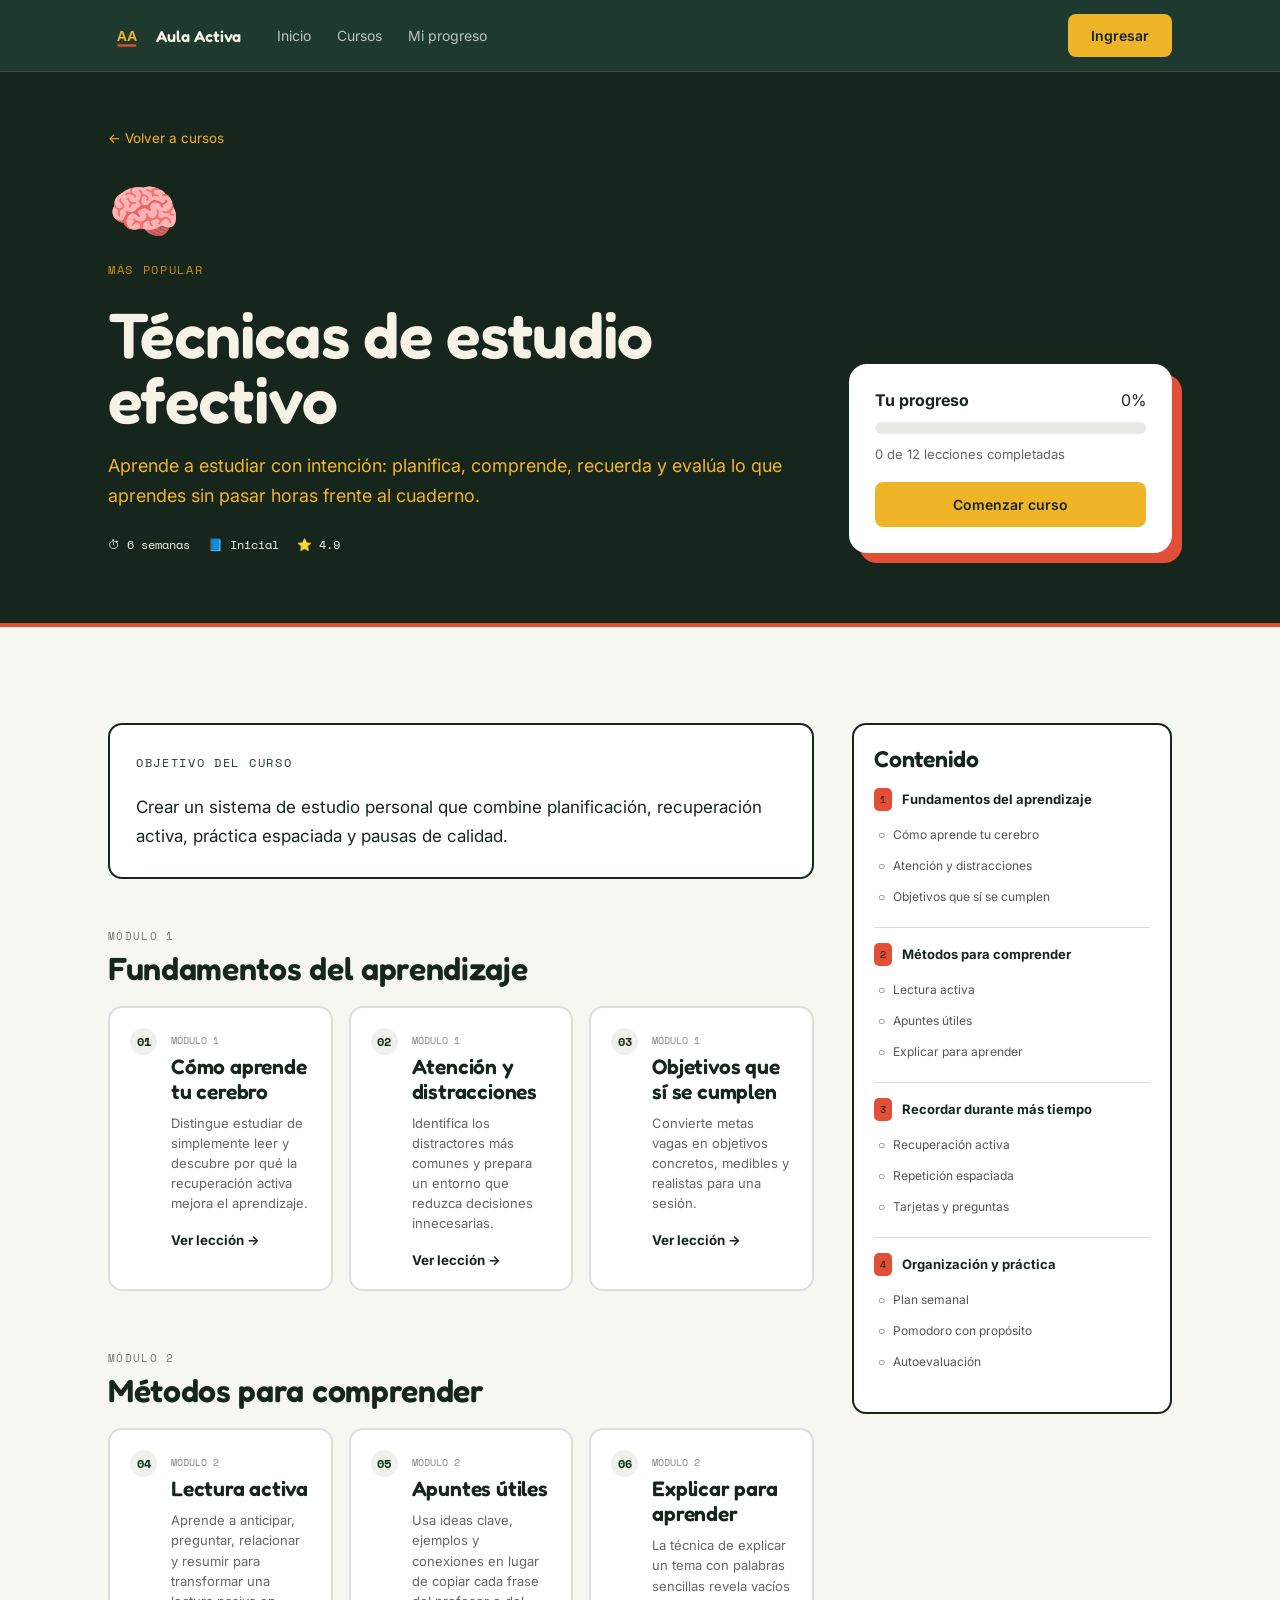
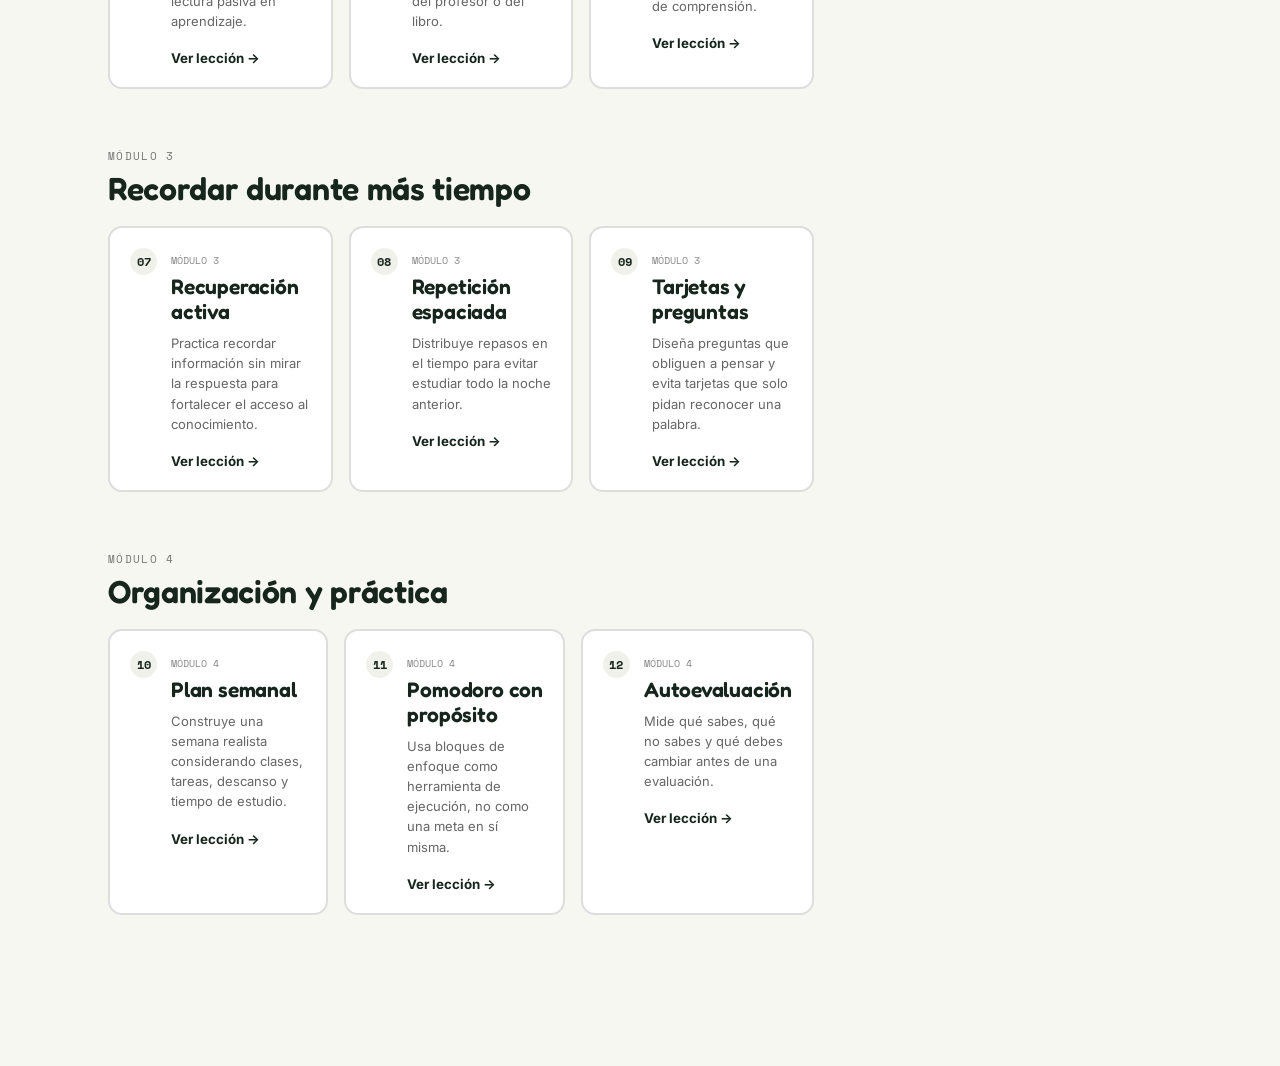
==== curso.html @ 6232cff6 "REWORKVSDFASD" ====
<!DOCTYPE html>
<html lang="es">
<head>
<meta charset="UTF-8">
<meta name="viewport" content="width=device-width, initial-scale=1.0">
<title>Curso — Aula Activa</title>
<link rel="stylesheet" href="css/styles.css">
<link rel="stylesheet" href="css/courses.css">
<link rel="preconnect" href="https://fonts.googleapis.com">
<link rel="preconnect" href="https://fonts.gstatic.com" crossorigin>
<link href="https://fonts.googleapis.com/css2?family=Fredoka:wght@500;600;700&family=Inter:wght@400;500;600;700&family=Space+Mono:wght@400;700&display=swap" rel="stylesheet">
</head>
<body class="course-page">
<header class="navbar">
  <div class="container nav-inner">
    <a href="index.html" class="brand-link"><img src="assets/logo.svg" alt="Aula Activa" class="nav-logo"><span>Aula Activa</span></a>
    <nav class="nav-links">
      <a href="index.html">Inicio</a><a href="index.html#cursos">Cursos</a><a href="login.html">Mi progreso</a>
    </nav>
    <a href="login.html" class="btn-nav">Ingresar</a>
  </div>
</header>

<main id="courseApp">
  <section class="course-hero">
    <div class="container course-hero-inner">
      <a href="index.html#cursos" class="back-link">← Volver a cursos</a>
      <div class="course-hero-grid">
        <div>
          <div class="course-icon-large" id="courseIcon">📚</div>
          <span class="eyebrow" id="courseBadge">Curso</span>
          <h1 id="courseTitle">Cargando curso...</h1>
          <p class="course-description" id="courseDescription"></p>
          <div class="course-meta-large"><span id="courseDuration"></span><span id="courseLevel"></span><span id="courseRating"></span></div>
        </div>
        <aside class="course-progress-card">
          <div class="progress-top"><strong>Tu progreso</strong><span id="progressText">0%</span></div>
          <div class="progress-bar"><span id="progressBar"></span></div>
          <p id="progressCount">0 de 12 lecciones completadas</p>
          <button class="btn-primary full-btn" id="continueBtn">Comenzar curso</button>
        </aside>
      </div>
    </div>
  </section>

  <section class="section course-content">
    <div class="container course-layout">
      <div>
        <div class="course-intro-card">
          <span class="eyebrow eyebrow--green">Objetivo del curso</span>
          <p id="courseGoal"></p>
        </div>
        <div class="lessons-area" id="lessonArea"></div>
      </div>
      <aside class="course-sidebar">
        <div class="syllabus-card">
          <h3>Contenido</h3>
          <div id="syllabus"></div>
        </div>
      </aside>
    </div>
  </section>
</main>

<div class="lesson-modal hidden" id="lessonModal" aria-hidden="true">
  <div class="lesson-dialog">
    <button class="modal-close" id="closeLesson" aria-label="Cerrar">×</button>
    <div class="lesson-kicker" id="lessonKicker"></div>
    <h2 id="lessonTitle"></h2>
    <p class="lesson-text" id="lessonContent"></p>
    <div class="activity-box"><strong>🎯 Actividad práctica</strong><p id="lessonActivity"></p></div>
    <div class="lesson-actions">
      <button class="btn-secondary" id="prevLesson">← Anterior</button>
      <button class="btn-primary" id="completeLesson">Marcar como completada</button>
      <button class="btn-secondary" id="nextLesson">Siguiente →</button>
    </div>
  </div>
</div>

<script src="js/courses-data.js"></script>
<script src="js/course.js"></script>
</body>
</html>
---- css/styles.css ----
:root{
  --chalkboard:#1E3A2F;
  --chalkboard-dark:#142A20;
  --chalk:#F6F2E7;
  --pencil:#F0B429;
  --pencil-dark:#C98F14;
  --marker:#E24E36;
  --blue:#2F5F8A;
  --ink:#16261D;
  --ink-soft:#4A5D51;
  --line:#DCD3BC;
}
*{box-sizing:border-box;}
html{scroll-behavior:smooth;}
body{
  margin:0;
  background:var(--chalk);
  color:var(--ink);
  font-family:'Inter',sans-serif;
  -webkit-font-smoothing:antialiased;
}
h1,h2,h3,.display{font-family:'Fredoka',sans-serif;font-weight:600;letter-spacing:-0.01em;margin:0;}
.mono{font-family:'Space Mono',monospace;}
a{color:inherit;text-decoration:none;}
img,svg{display:block;max-width:100%;}
button{font-family:inherit;cursor:pointer;}
ul{margin:0;padding:0;list-style:none;}
.hidden{display:none !important;}

.container{max-width:1120px;margin:0 auto;padding:0 28px;}
.section{padding:96px 0;}
.section-eyebrow, .eyebrow{
  font-family:'Space Mono',monospace;text-transform:uppercase;letter-spacing:.14em;
  font-size:12px;color:var(--pencil-dark);display:inline-block;margin-bottom:14px;
}
.eyebrow--blue{color:var(--blue);}
.eyebrow--green{color:var(--chalkboard);}
.section-header{max-width:600px;margin:0 auto 48px;text-align:center;}
.section-header p{color:var(--ink-soft);margin-top:12px;font-size:15px;line-height:1.6;}
.highlight{color:var(--marker);}
.highlight-blue{color:var(--blue);}
.highlight-yellow{background:linear-gradient(180deg, transparent 60%, rgba(240,180,41,0.45) 60%);}

.btn-primary, .btn-nav, .btn-secondary, .btn-cta, .btn-curso, .btn-submit, .btn-mobile{
  display:inline-flex;align-items:center;justify-content:center;gap:8px;
  border-radius:8px;padding:12px 22px;font-size:14px;font-weight:600;border:1px solid transparent;
  transition:transform .15s ease, background .15s ease, color .15s ease, border-color .15s ease;
}
.btn-primary, .btn-nav, .btn-cta, .btn-curso, .btn-submit{background:var(--pencil);color:var(--ink);}
.btn-primary:hover, .btn-nav:hover, .btn-cta:hover, .btn-curso:hover, .btn-submit:hover{background:var(--pencil-dark);}
.btn-secondary{background:transparent;color:var(--chalk);border-color:rgba(246,242,231,0.4);}
.btn-secondary:hover{background:var(--chalk);color:var(--ink);}
.btn-mobile{width:100%;margin-top:8px;}
a:active, button:active{transform:translateY(1px);}

/* ---------- navbar ---------- */
.navbar{position:sticky;top:0;z-index:50;background:var(--chalkboard);border-bottom:1px solid rgba(246,242,231,0.12);}
.nav-inner{display:flex;align-items:center;gap:28px;padding:14px 28px;}
.nav-logo{width:38px;height:38px;border-radius:10px;}
.nav-links{display:flex;gap:26px;margin-right:auto;margin-left:8px;font-size:14px;color:rgba(246,242,231,0.75);}
.nav-links a:hover{color:var(--chalk);}
.hamburger{display:none;background:none;border:none;color:var(--chalk);font-size:22px;}
.mobile-menu{display:flex;flex-direction:column;gap:14px;padding:18px 28px 24px;background:var(--chalkboard-dark);color:var(--chalk);font-size:15px;}
.mobile-menu a{color:rgba(246,242,231,0.85);}

/* ---------- hero ---------- */
.hero{background:radial-gradient(circle at 85% 15%, rgba(240,180,41,0.10), transparent 45%), var(--chalkboard);color:var(--chalk);position:relative;overflow:hidden;}
.hero::before{content:"";position:absolute;inset:0;background-image:repeating-linear-gradient(0deg, rgba(246,242,231,0.035) 0px, rgba(246,242,231,0.035) 1px, transparent 1px, transparent 42px);pointer-events:none;}
.hero-inner{display:grid;grid-template-columns:1.1fr 0.9fr;gap:56px;align-items:center;padding:80px 28px 90px;position:relative;}
.hero-text h1{font-size:clamp(34px,5vw,54px);line-height:1.08;margin:16px 0 20px;}
.hero-text p{font-size:17px;line-height:1.6;color:rgba(246,242,231,0.8);max-width:480px;margin:0 0 32px;}
.hero-btns{display:flex;gap:14px;flex-wrap:wrap;}

/* index card / notebook motif (signature element) */
.card-index{background:var(--chalk);color:var(--ink);border-radius:6px;border-left:5px solid var(--marker);box-shadow:0 22px 44px rgba(0,0,0,0.28);position:relative;}
.card-index::before{content:"";position:absolute;left:34px;right:18px;top:0;bottom:0;background-image:repeating-linear-gradient(180deg, transparent 0 27px, var(--line) 27px 28px);pointer-events:none;}

.timer-card{padding:26px 26px 30px;}
.widget-tabs{display:flex;gap:8px;margin-bottom:20px;position:relative;z-index:1;}
.widget-tab{flex:1;text-align:center;padding:8px 6px;border-radius:6px;font-size:13px;font-weight:600;background:rgba(20,42,32,0.06);color:var(--ink-soft);border:none;}
.widget-tab.active{background:var(--chalkboard);color:var(--chalk);}
.timer-face{position:relative;width:190px;height:190px;margin:6px auto 18px;z-index:1;}
.timer-ring{width:100%;height:100%;transform:rotate(-90deg);}
.ring-bg{fill:none;stroke:rgba(20,42,32,0.10);stroke-width:10;}
.ring-progress{fill:none;stroke:var(--marker);stroke-width:10;stroke-linecap:round;stroke-dasharray:565.48;stroke-dashoffset:0;transition:stroke-dashoffset .3s linear, stroke .3s ease;}
.timer-time{position:absolute;inset:0;display:flex;align-items:center;justify-content:center;font-family:'Space Mono',monospace;font-size:38px;font-weight:700;color:var(--ink);}
.timer-controls{display:flex;gap:10px;justify-content:center;position:relative;z-index:1;}
.timer-caption{text-align:center;font-size:12px;color:var(--ink-soft);margin-top:14px;font-family:'Space Mono',monospace;position:relative;z-index:1;}

/* ---------- stats / ficha ---------- */
.stats{background:var(--chalk);border-bottom:1px solid var(--line);}
.stats-grid{display:grid;grid-template-columns:repeat(4,1fr);gap:0;padding:36px 0;}
.stat-card{text-align:center;border-right:1px dashed var(--line);padding:0 12px;}
.stat-card:last-child{border-right:none;}
.stat-num{display:block;font-family:'Space Mono',monospace;font-size:30px;font-weight:700;color:var(--chalkboard);}
.stat-label{display:block;font-size:12.5px;color:var(--ink-soft);margin-top:4px;}

/* ---------- nosotros ---------- */
.nosotros-inner{display:grid;grid-template-columns:1fr 1fr;gap:56px;align-items:start;}
.nosotros-text p{color:var(--ink-soft);line-height:1.65;font-size:15.5px;margin:16px 0 24px;}
.features-list li{display:flex;align-items:center;gap:12px;font-size:14.5px;padding:10px 0;border-top:1px solid var(--line);}
.features-list li:first-child{border-top:none;}
.feat-icon{width:30px;height:30px;border-radius:8px;display:flex;align-items:center;justify-content:center;font-size:14px;flex-shrink:0;}
.feat-yellow{background:rgba(240,180,41,0.18);}
.feat-blue{background:rgba(47,95,138,0.14);}
.feat-green{background:rgba(30,58,47,0.10);}
.feat-pink{background:rgba(226,78,54,0.12);}

.nosotros-cards{display:grid;grid-template-columns:1fr 1fr;gap:16px;}
.info-card{background:#fff;border:1px solid var(--line);border-radius:8px;padding:22px 20px;border-top:4px solid var(--pencil);}
.info-card.card-blue{border-top-color:var(--blue);}
.info-card.card-green{border-top-color:var(--chalkboard);}
.info-card.card-coral{border-top-color:var(--marker);}
.card-icon{font-size:20px;margin-bottom:10px;}
.info-card h3{font-size:15px;margin-bottom:6px;}
.info-card p{font-size:13px;color:var(--ink-soft);line-height:1.5;margin:0;}

/* ---------- cursos ---------- */
.cursos{background:var(--chalkboard);color:var(--chalk);}
.cursos .section-header p{color:rgba(246,242,231,0.7);}
.cursos-grid{display:grid;grid-template-columns:repeat(3,1fr);gap:20px;}
.curso-card{background:var(--chalk);color:var(--ink);border-radius:8px;padding:24px 22px;position:relative;}
.curso-badge{position:absolute;top:16px;right:16px;font-family:'Space Mono',monospace;font-size:10px;text-transform:uppercase;letter-spacing:.06em;padding:4px 9px;border-radius:20px;}
.badge-blue{background:rgba(47,95,138,0.15);color:var(--blue);}
.badge-green{background:rgba(30,58,47,0.12);color:var(--chalkboard);}
.badge-yellow{background:rgba(240,180,41,0.2);color:var(--pencil-dark);}
.curso-icon{font-size:26px;margin-bottom:14px;}
.curso-card h3{font-size:16.5px;margin-bottom:8px;line-height:1.3;}
.curso-card p{font-size:13.5px;color:var(--ink-soft);line-height:1.55;margin:0 0 16px;}
.curso-meta{display:flex;gap:16px;font-size:12px;color:var(--ink-soft);font-family:'Space Mono',monospace;margin-bottom:18px;}
.btn-curso{width:100%;}

/* ---------- testimonios ---------- */
.testi-grid{display:grid;grid-template-columns:repeat(3,1fr);gap:20px;}
.testi-card{background:#fff;border:1px solid var(--line);border-radius:8px;padding:24px 22px;}
.testi-featured{background:var(--chalkboard);color:var(--chalk);border-color:transparent;}
.testi-featured .testi-author span{color:rgba(246,242,231,0.65);}
.stars{color:var(--pencil-dark);letter-spacing:2px;margin-bottom:12px;}
.testi-featured .stars{color:var(--pencil);}
.testi-card p{font-size:14.5px;line-height:1.6;margin:0 0 20px;}
.testi-author{display:flex;align-items:center;gap:12px;}
.avatar{width:38px;height:38px;border-radius:50%;display:flex;align-items:center;justify-content:center;font-family:'Fredoka',sans-serif;font-weight:600;font-size:13px;color:#fff;flex-shrink:0;}
.av-blue{background:var(--blue);}
.av-green{background:var(--chalkboard);}
.av-yellow{background:var(--pencil-dark);}
.testi-author strong{display:block;font-size:14px;}
.testi-author span{font-size:12px;color:var(--ink-soft);}

/* ---------- cta ---------- */
.cta-section{background:linear-gradient(120deg, var(--marker), var(--pencil-dark));color:var(--chalk);}
.cta-inner{text-align:center;padding:60px 0;}
.cta-inner h2{font-size:clamp(24px,3.4vw,34px);margin-bottom:12px;}
.cta-inner p{font-size:15px;color:rgba(246,242,231,0.9);margin-bottom:26px;}
.btn-cta{background:var(--chalk);color:var(--ink);}
.btn-cta:hover{background:#fff;}

/* ---------- contacto ---------- */
.contacto-inner{display:grid;grid-template-columns:1fr 1fr;gap:56px;align-items:start;}
.contacto-text p{color:var(--ink-soft);line-height:1.6;font-size:15px;margin:16px 0 26px;}
.contact-item{display:flex;align-items:center;gap:10px;font-size:14.5px;padding:10px 0;border-top:1px solid var(--line);}
.contact-item:first-child{border-top:none;}
.contact-form{background:#fff;border:1px solid var(--line);border-radius:10px;padding:28px;}
.form-group{margin-bottom:16px;}
.form-group label{display:block;font-size:12.5px;font-weight:600;color:var(--ink-soft);margin-bottom:6px;}
.form-group input, .form-group textarea{width:100%;padding:11px 13px;border:1px solid var(--line);border-radius:6px;font-family:inherit;font-size:14px;color:var(--ink);background:var(--chalk);resize:vertical;}
.form-group input:focus, .form-group textarea:focus{outline:2px solid var(--pencil-dark);outline-offset:1px;}
.btn-submit{width:100%;justify-content:center;padding:13px;}
.form-success{margin-top:14px;font-size:13.5px;color:var(--chalkboard);background:rgba(30,58,47,0.08);padding:10px 12px;border-radius:6px;}

/* ---------- footer ---------- */
.footer{background:var(--chalkboard-dark);color:rgba(246,242,231,0.65);}
.footer-inner{display:grid;grid-template-columns:1.4fr 1fr 1fr 1fr;gap:32px;padding:56px 0 36px;}
.footer-logo{width:34px;height:34px;border-radius:8px;margin-bottom:14px;}
.footer-brand p{font-size:13px;line-height:1.6;color:rgba(246,242,231,0.5);}
.footer-links h4{color:var(--chalk);font-size:13px;text-transform:uppercase;letter-spacing:.06em;margin-bottom:14px;}
.footer-links a{display:block;font-size:13.5px;padding:6px 0;color:rgba(246,242,231,0.6);}
.footer-links a:hover{color:var(--chalk);}
.footer-bottom{border-top:1px solid rgba(246,242,231,0.1);text-align:center;padding:18px 0;font-size:12.5px;color:rgba(246,242,231,0.45);}

/* ---------- reveal ---------- */
.reveal{opacity:0;transform:translateY(18px);transition:opacity .6s ease, transform .6s ease;}
.reveal.in{opacity:1;transform:none;}
@media (prefers-reduced-motion:reduce){.reveal{opacity:1;transform:none;transition:none;}html{scroll-behavior:auto;}}

/* ---------- login page ---------- */
.auth-shell{min-height:calc(100vh - 66px);display:grid;grid-template-columns:1fr 1fr;}
.auth-side{background:var(--chalkboard);color:var(--chalk);padding:64px 56px;display:flex;flex-direction:column;justify-content:center;position:relative;overflow:hidden;}
.auth-side::before{content:"";position:absolute;inset:0;background-image:repeating-linear-gradient(0deg, rgba(246,242,231,0.035) 0px, rgba(246,242,231,0.035) 1px, transparent 1px, transparent 42px);pointer-events:none;}
.auth-side h2{font-size:clamp(26px,3vw,36px);line-height:1.2;margin-bottom:16px;position:relative;}
.auth-side p{color:rgba(246,242,231,0.75);font-size:15px;line-height:1.6;max-width:380px;position:relative;margin-bottom:28px;}
.auth-side .features-list{position:relative;}
.auth-side .features-list li{border-top-color:rgba(246,242,231,0.15);color:rgba(246,242,231,0.85);}
.auth-main{display:flex;align-items:center;justify-content:center;padding:56px 28px;}
.auth-card{width:100%;max-width:380px;}
.auth-card h1{font-size:26px;margin-bottom:6px;}
.auth-card .sub{color:var(--ink-soft);font-size:13.5px;margin-bottom:26px;}
.tabs{display:flex;gap:6px;margin-bottom:22px;background:rgba(20,42,32,0.06);border-radius:8px;padding:4px;}
.tab-btn{flex:1;padding:9px;border:none;background:transparent;border-radius:6px;font-size:13.5px;font-weight:600;color:var(--ink-soft);}
.tab-btn.active{background:#fff;color:var(--ink);box-shadow:0 2px 6px rgba(0,0,0,0.08);}
.field{margin-bottom:15px;}
.field label{display:block;font-size:12px;font-weight:600;margin-bottom:6px;color:var(--ink-soft);}
.field input, .field select{width:100%;padding:11px 13px;border:1px solid var(--line);border-radius:6px;font-size:14px;font-family:inherit;background:#fff;color:var(--ink);}
.field input:focus, .field select:focus{outline:2px solid var(--pencil-dark);outline-offset:1px;}
.form-msg{font-size:13px;padding:10px 12px;border-radius:6px;margin-bottom:15px;display:none;}
.form-msg.show{display:block;}
.form-msg.error{background:rgba(226,78,54,0.1);color:#B4381F;}
.form-msg.ok{background:rgba(30,58,47,0.1);color:var(--chalkboard);}
.full-btn{width:100%;justify-content:center;padding:13px;}
.privacy-note{font-size:11.5px;color:var(--ink-soft);margin-top:18px;line-height:1.5;}
.back-link{font-size:13.5px;color:var(--ink-soft);display:inline-flex;align-items:center;gap:6px;margin-bottom:22px;}
.back-link:hover{color:var(--ink);}

.profile-role{display:inline-block;font-family:'Space Mono',monospace;font-size:11px;text-transform:uppercase;background:rgba(240,180,41,0.18);color:var(--pencil-dark);padding:3px 9px;border-radius:20px;margin-bottom:16px;}
.profile-stat{background:#fff;border:1px solid var(--line);border-radius:8px;padding:16px;margin:18px 0;display:flex;justify-content:space-between;align-items:center;}
.profile-stat .num{font-family:'Space Mono',monospace;font-size:26px;font-weight:700;}
.profile-stat .lbl{font-size:12px;color:var(--ink-soft);max-width:150px;text-align:right;line-height:1.4;}

/* ---------- responsive ---------- */
@media (max-width:960px){
  .hero-inner, .nosotros-inner, .contacto-inner{grid-template-columns:1fr;}
  .cursos-grid, .testi-grid{grid-template-columns:repeat(2,1fr);}
  .nosotros-cards{grid-template-columns:1fr 1fr;}
  .footer-inner{grid-template-columns:1fr 1fr;}
  .auth-shell{grid-template-columns:1fr;}
  .auth-side{padding:48px 32px;}
}
@media (max-width:640px){
  .nav-links{display:none;}
  .hamburger{display:block;}
  .section{padding:64px 0;}
  .cursos-grid, .testi-grid{grid-template-columns:1fr;}
  .nosotros-cards{grid-template-columns:1fr;}
  .stats-grid{grid-template-columns:repeat(2,1fr);row-gap:24px;}
  .stat-card{border-right:none;}
  .footer-inner{grid-template-columns:1fr;}
}
---- css/courses.css ----
/* ---------- Course experience ---------- */
.brand-link{display:flex;align-items:center;gap:10px;color:var(--chalk);font-family:'Fredoka',sans-serif;font-weight:600}
.brand-link:hover{color:var(--chalk)}
.course-hero{background:var(--ink);color:var(--chalk);padding:55px 0 70px;border-bottom:4px solid var(--marker)}
.course-hero .back-link{color:var(--pencil);display:inline-block;margin-bottom:30px}
.course-hero-grid{display:grid;grid-template-columns:minmax(0,1.5fr) minmax(280px,.7fr);gap:50px;align-items:end}
.course-icon-large{font-size:58px;margin-bottom:12px}
.course-hero h1{font-family:'Fredoka',sans-serif;font-size:clamp(38px,5vw,64px);line-height:1.02;margin:10px 0 18px;color:var(--chalk)}
.course-description{font-size:18px;line-height:1.7;color:var(--pencil);max-width:780px}
.course-meta-large{display:flex;gap:18px;flex-wrap:wrap;margin-top:24px;color:var(--chalk);font-family:'Space Mono',monospace;font-size:12px}
.course-progress-card{background:#fff;color:var(--ink);padding:26px;border-radius:18px;box-shadow:10px 10px 0 var(--marker)}
.progress-top{display:flex;justify-content:space-between;align-items:center;margin-bottom:12px}
.progress-bar{height:12px;background:#e9e9e3;border-radius:20px;overflow:hidden}
.progress-bar span{display:block;height:100%;width:0;background:var(--green);border-radius:20px;transition:width .35s ease}
.course-progress-card p{font-size:13px;color:#666;margin:12px 0 20px}
.course-content{background:#f7f7f2}
.course-layout{display:grid;grid-template-columns:minmax(0,1fr) 320px;gap:38px;align-items:start}
.course-intro-card{background:#fff;border:2px solid var(--ink);padding:26px;border-radius:14px;margin-bottom:45px}
.course-intro-card p{font-size:17px;line-height:1.7;margin:8px 0 0}
.module-section{margin-bottom:55px}
.module-heading{margin-bottom:18px}
.module-heading>span{font-family:'Space Mono',monospace;font-size:11px;text-transform:uppercase;letter-spacing:.12em;color:#777}
.module-heading h2{font-family:'Fredoka',sans-serif;font-size:32px;margin:5px 0;color:var(--ink)}
.lesson-grid{display:grid;grid-template-columns:repeat(3,1fr);gap:16px}
.lesson-card{background:#fff;border:2px solid #ddd;border-radius:14px;padding:20px;display:flex;gap:14px;min-height:235px;transition:.2s}
.lesson-card:hover{transform:translateY(-3px);border-color:var(--ink);box-shadow:5px 5px 0 var(--ink)}
.lesson-card.completed{border-color:var(--green)}
.lesson-number{font-family:'Space Mono',monospace;font-weight:700;font-size:12px;min-width:27px;height:27px;display:grid;place-items:center;background:#f1f1eb;border-radius:50%}
.lesson-module{font-size:10px;text-transform:uppercase;color:#888;font-family:'Space Mono',monospace}
.lesson-card h3{font-family:'Fredoka',sans-serif;font-size:21px;margin:6px 0 9px}
.lesson-card p{font-size:13px;line-height:1.55;color:#666;margin:0 0 16px}
.btn-lesson{border:0;background:none;padding:0;font-weight:700;color:var(--ink);cursor:pointer;font-family:Inter,sans-serif}
.btn-lesson:hover{text-decoration:underline}
.course-sidebar{position:sticky;top:90px}
.syllabus-card{background:#fff;border:2px solid var(--ink);border-radius:14px;padding:20px}
.syllabus-card h3{font-family:'Fredoka',sans-serif;font-size:23px;margin:0 0 16px}
.syllabus-module{border-top:1px solid #ddd;padding:15px 0}
.syllabus-module:first-child{border-top:0;padding-top:0}
.syllabus-module-title{display:flex;gap:10px;align-items:center;font-size:13px;margin-bottom:8px}
.syllabus-module-title span{font-family:'Space Mono',monospace;font-size:10px;background:var(--marker);padding:4px 6px;border-radius:5px}
.syllabus-lesson{display:flex;align-items:center;gap:8px;width:100%;text-align:left;background:none;border:0;padding:7px 4px;color:#555;font-size:12px;cursor:pointer}
.syllabus-lesson:hover{color:var(--ink)}
.syllabus-lesson.done{color:#25824b}
.lesson-status{font-family:'Space Mono',monospace;font-size:12px}
.lesson-modal{position:fixed;inset:0;background:rgba(10,12,12,.78);display:grid;place-items:center;padding:20px;z-index:1000}
.lesson-modal.hidden{display:none}
.lesson-dialog{position:relative;background:#fff;color:var(--ink);width:min(760px,100%);max-height:90vh;overflow:auto;border-radius:18px;padding:38px;box-shadow:12px 12px 0 var(--marker)}
.modal-close{position:absolute;right:16px;top:12px;border:0;background:none;font-size:32px;cursor:pointer;color:var(--ink)}
.lesson-kicker{font-family:'Space Mono',monospace;text-transform:uppercase;font-size:11px;color:#777}
.lesson-dialog h2{font-family:'Fredoka',sans-serif;font-size:38px;line-height:1.1;margin:9px 0 18px}
.lesson-text{font-size:17px;line-height:1.75}
.activity-box{background:#eef7f1;border-left:5px solid var(--green);padding:17px 20px;margin:25px 0}
.activity-box strong{font-family:'Fredoka',sans-serif}
.activity-box p{margin:7px 0 0;line-height:1.6}
.lesson-actions{display:flex;gap:10px;justify-content:flex-end;flex-wrap:wrap}
.lesson-actions button:disabled{opacity:.4;cursor:not-allowed}
.lesson-actions .is-done{background:var(--green);color:#fff}
body.modal-open{overflow:hidden}
@media(max-width:950px){
 .course-hero-grid,.course-layout{grid-template-columns:1fr}
 .course-sidebar{position:static}
 .lesson-grid{grid-template-columns:1fr 1fr}
}
@media(max-width:600px){
 .course-hero{padding:35px 0 50px}
 .course-hero-grid{gap:30px}
 .lesson-grid{grid-template-columns:1fr}
 .lesson-dialog{padding:28px 20px}
 .lesson-dialog h2{font-size:30px}
 .lesson-actions{justify-content:stretch}
 .lesson-actions button{flex:1}
}
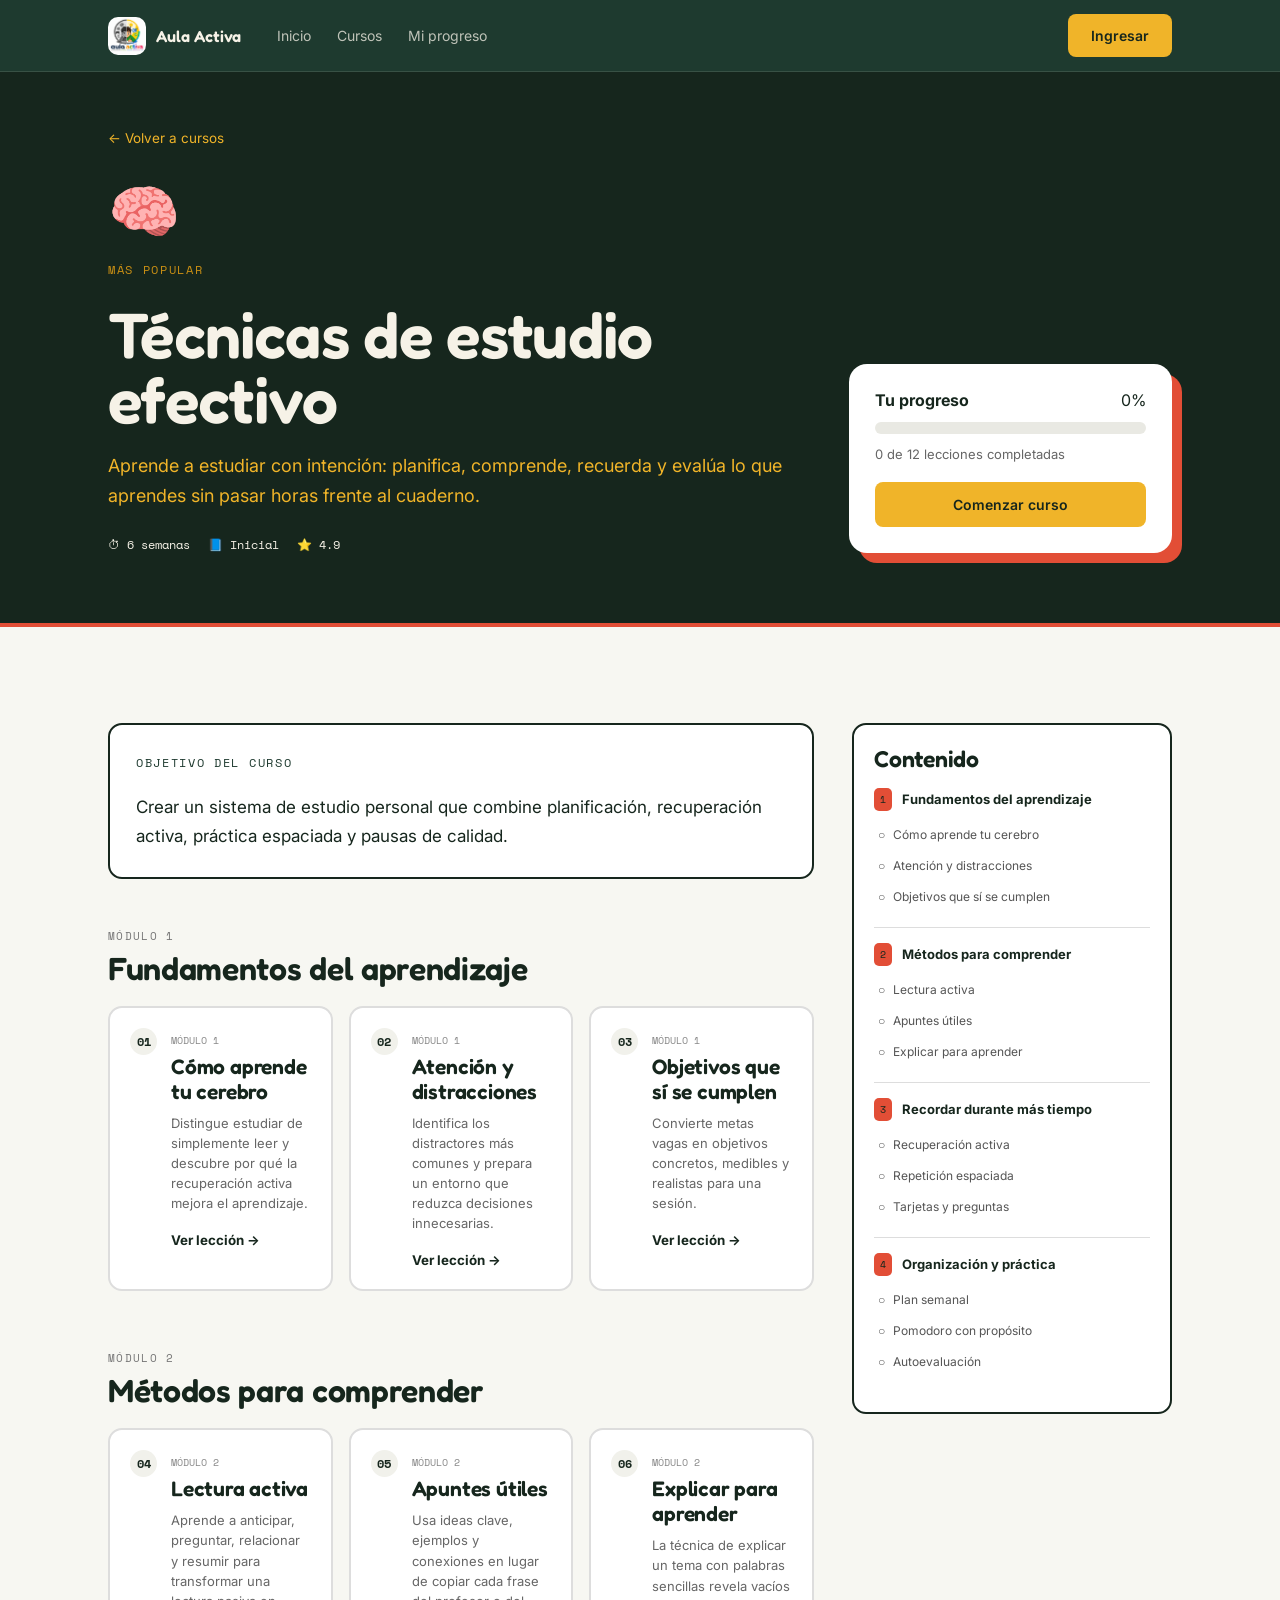
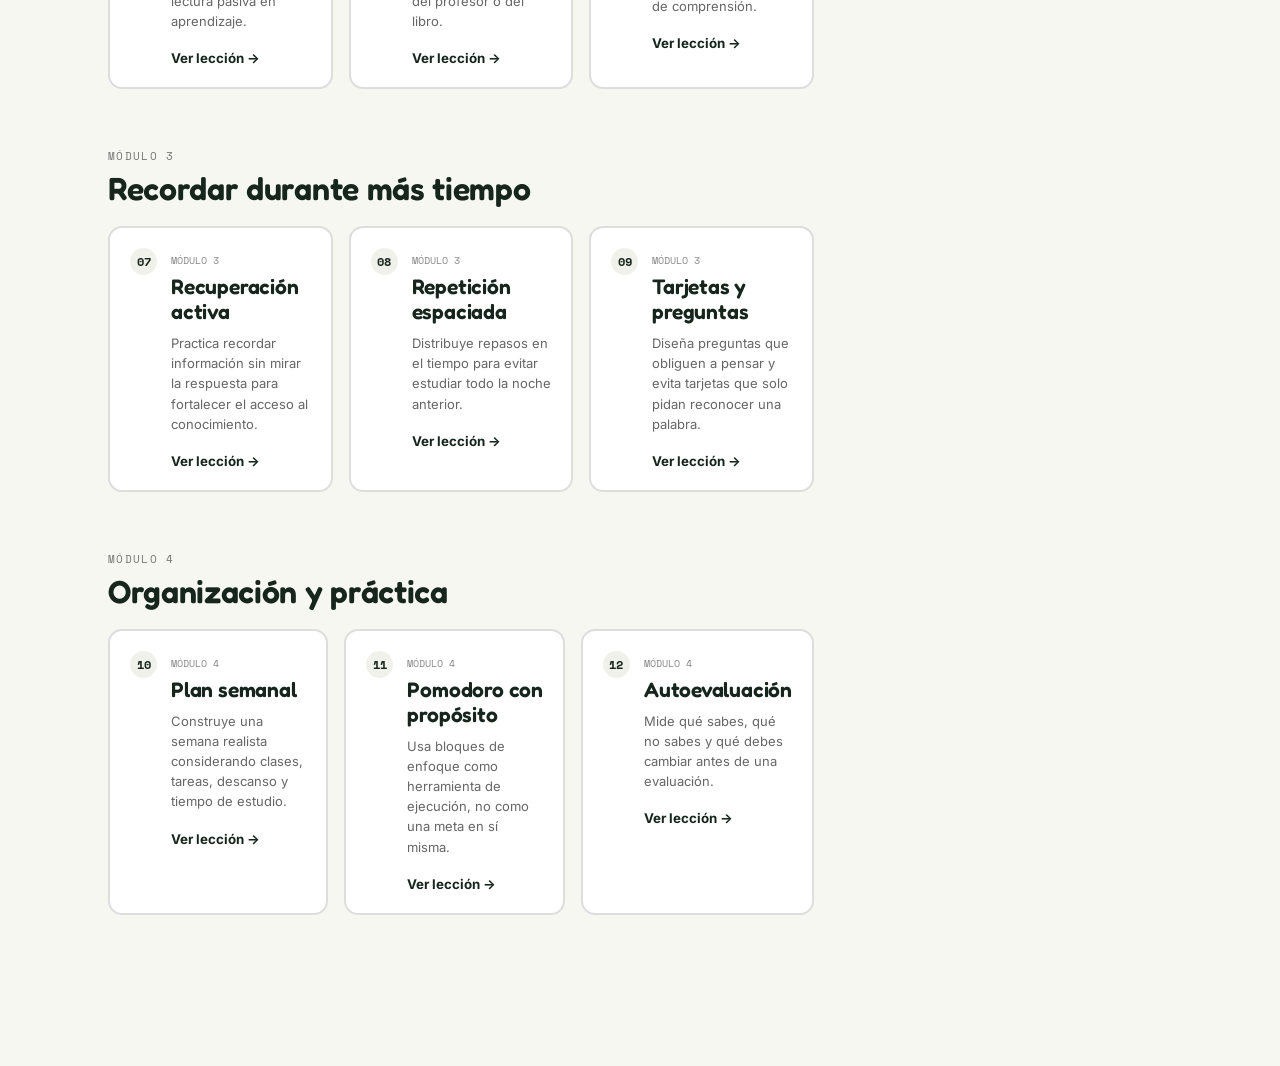
==== commit 3cb34843: "act" ====
--- a/curso.html
+++ b/curso.html
@@ -13,7 +13,7 @@
 <body class="course-page">
 <header class="navbar">
   <div class="container nav-inner">
-    <a href="index.html" class="brand-link"><img src="assets/logo.svg" alt="Aula Activa" class="nav-logo"><span>Aula Activa</span></a>
+    <a href="index.html" class="brand-link"><img src="assets/logo.png" alt="Aula Activa" class="nav-logo"><span>Aula Activa</span></a>
     <nav class="nav-links">
       <a href="index.html">Inicio</a><a href="index.html#cursos">Cursos</a><a href="login.html">Mi progreso</a>
     </nav>
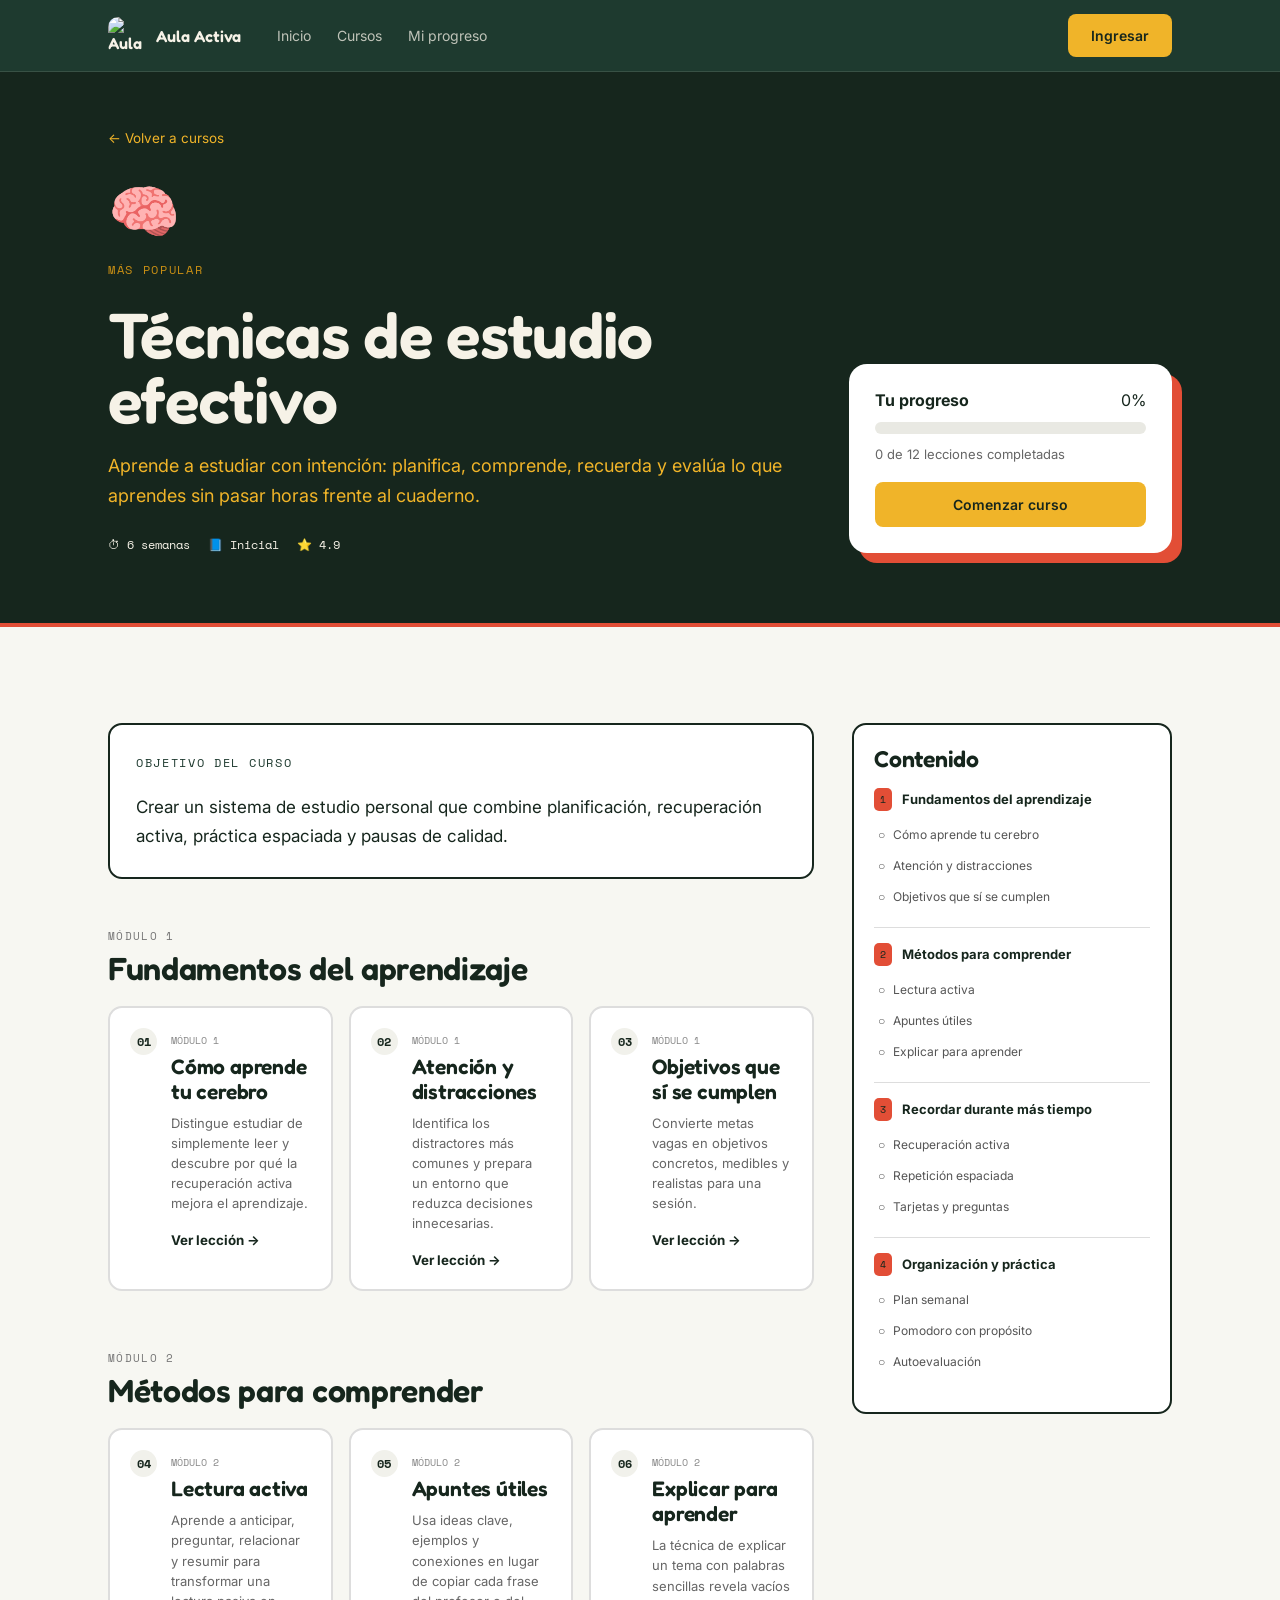
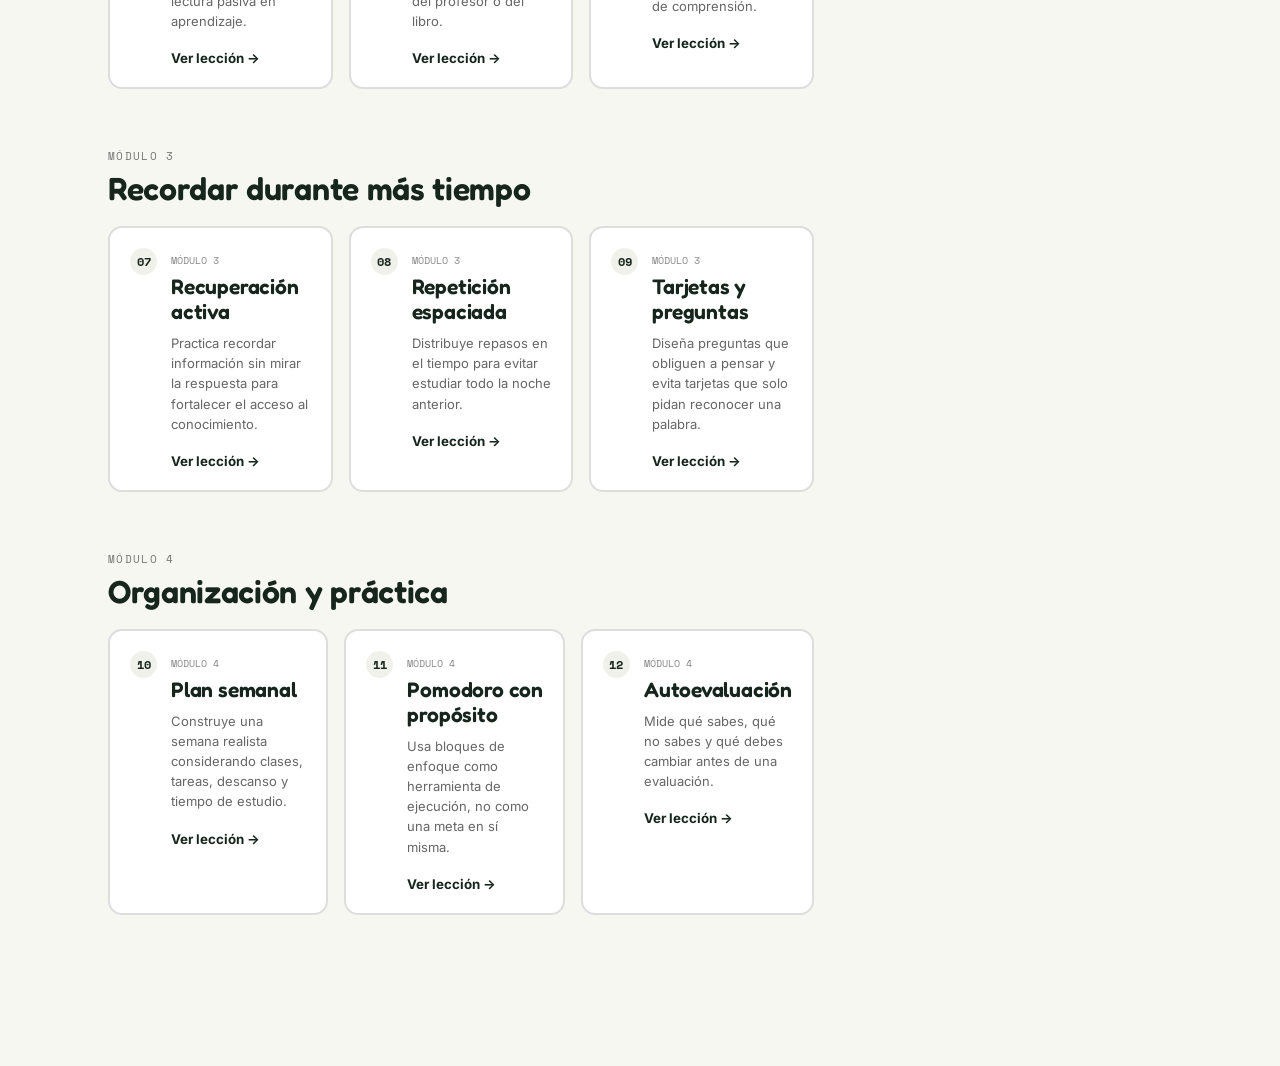
==== commit d10224d9: "1" ====
--- a/curso.html
+++ b/curso.html
@@ -13,7 +13,7 @@
 <body class="course-page">
 <header class="navbar">
   <div class="container nav-inner">
-    <a href="index.html" class="brand-link"><img src="assets/logo.png" alt="Aula Activa" class="nav-logo"><span>Aula Activa</span></a>
+    <a href="index.html" class="brand-link"><img src="assets/logo.svg" alt="Aula Activa" class="nav-logo"><span>Aula Activa</span></a>
     <nav class="nav-links">
       <a href="index.html">Inicio</a><a href="index.html#cursos">Cursos</a><a href="login.html">Mi progreso</a>
     </nav>
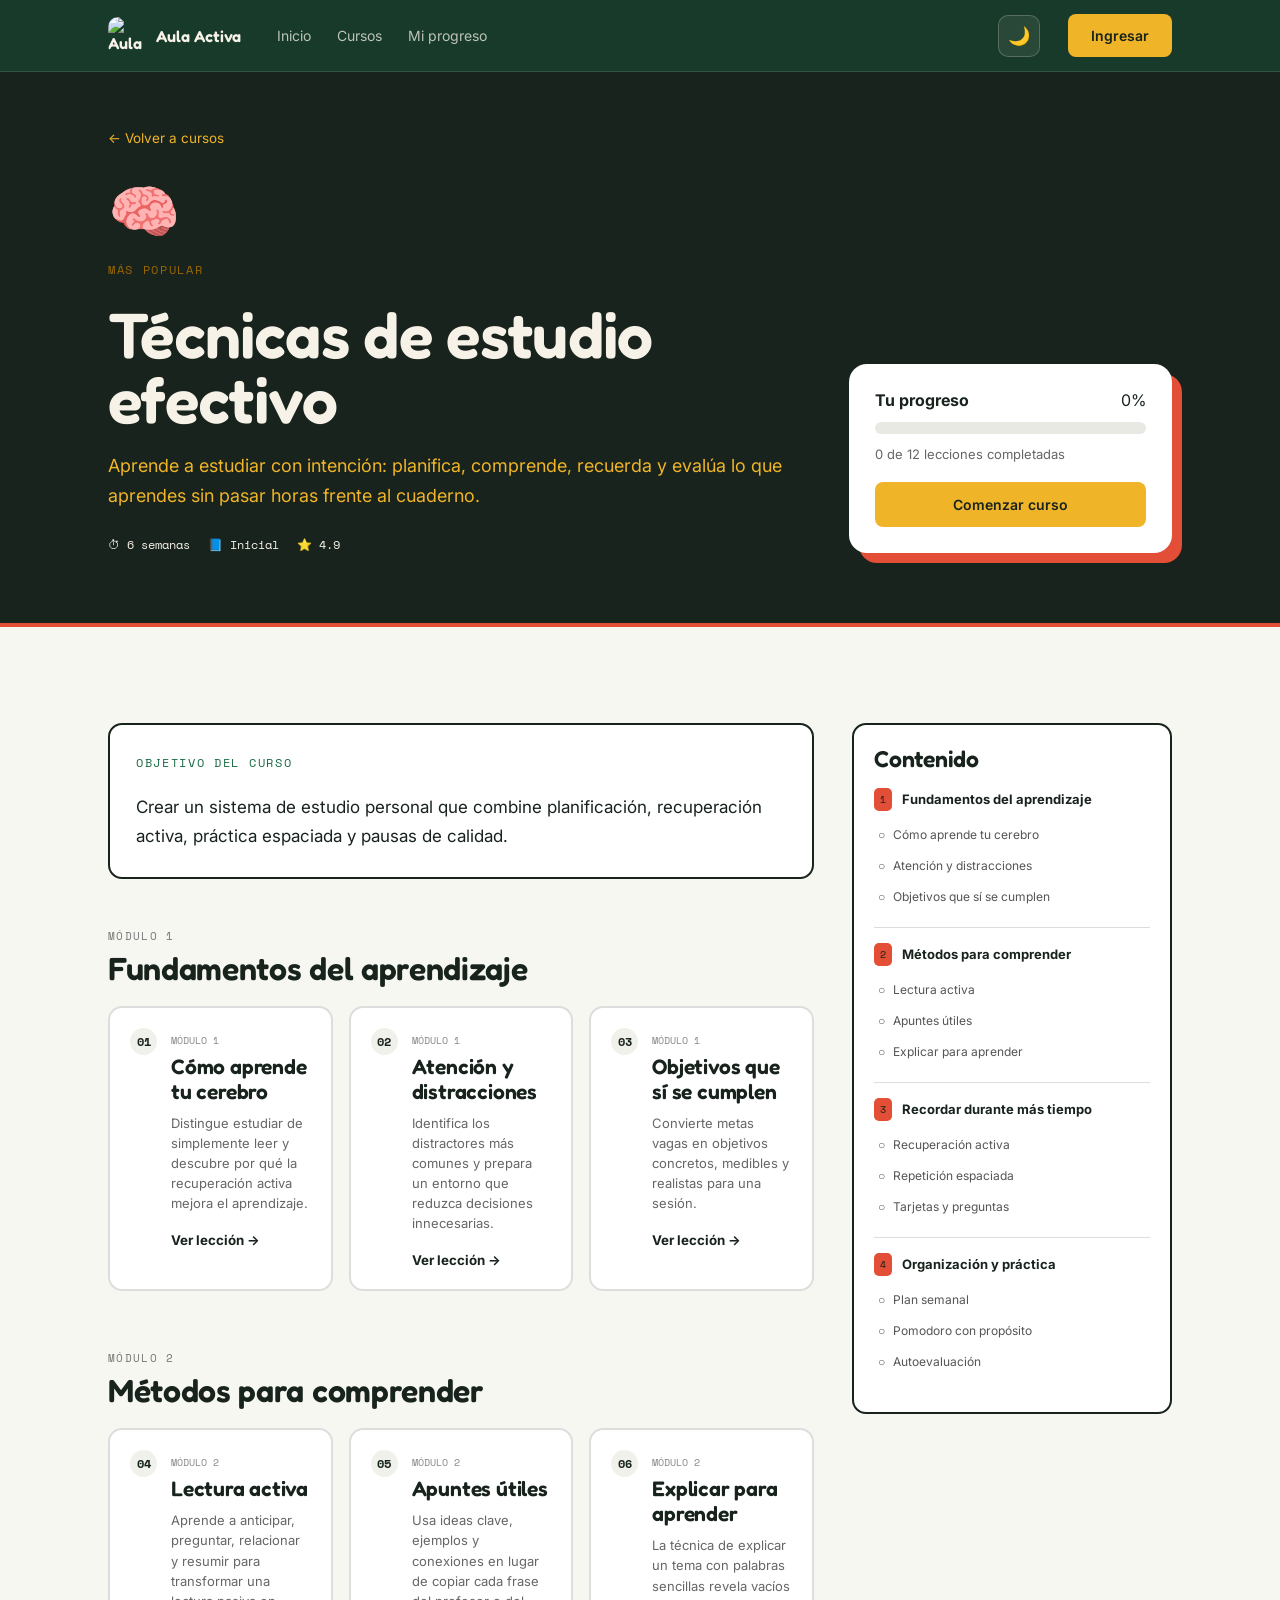
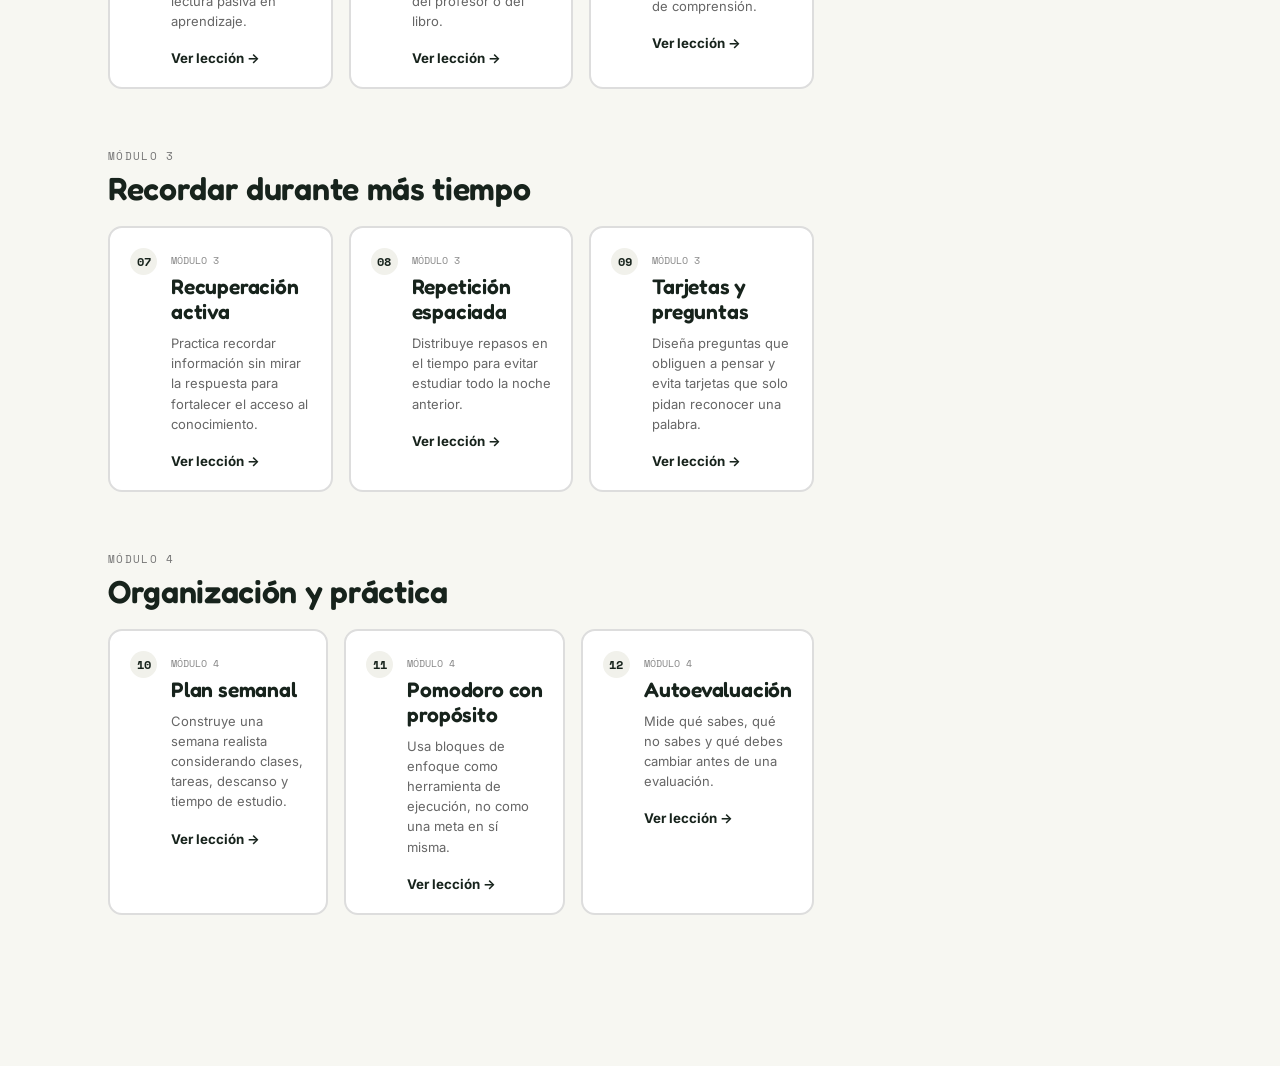
==== commit 22520641: "1" ====
--- a/curso.html
+++ b/curso.html
@@ -4,8 +4,8 @@
 <meta charset="UTF-8">
 <meta name="viewport" content="width=device-width, initial-scale=1.0">
 <title>Curso — Aula Activa</title>
-<link rel="stylesheet" href="css/styles.css">
-<link rel="stylesheet" href="css/courses.css">
+<link rel="stylesheet" href="../css/styles.css">
+<link rel="stylesheet" href="../css/courses.css">
 <link rel="preconnect" href="https://fonts.googleapis.com">
 <link rel="preconnect" href="https://fonts.gstatic.com" crossorigin>
 <link href="https://fonts.googleapis.com/css2?family=Fredoka:wght@500;600;700&family=Inter:wght@400;500;600;700&family=Space+Mono:wght@400;700&display=swap" rel="stylesheet">
@@ -13,11 +13,20 @@
 <body class="course-page">
 <header class="navbar">
   <div class="container nav-inner">
-    <a href="index.html" class="brand-link"><img src="assets/logo.svg" alt="Aula Activa" class="nav-logo"><span>Aula Activa</span></a>
+    <a href="index.html" class="brand-link"><img src="../assets/logo.png" alt="Aula Activa" class="nav-logo"><span>Aula Activa</span></a>
     <nav class="nav-links">
-      <a href="index.html">Inicio</a><a href="index.html#cursos">Cursos</a><a href="login.html">Mi progreso</a>
+      <a href="index.html">Inicio</a><a href="index.html#cursos">Cursos</a><a href="login.html">Mi progreso</a><a href="perfil.html" class="profile-nav profile-nav-desktop hidden" id="profileNav" aria-label="Abrir mi perfil" title="Mi perfil"><span class="profile-nav-icon" aria-hidden="true"><svg viewBox="0 0 24 24" focusable="false"><path d="M12 12a4.2 4.2 0 1 0 0-8.4A4.2 4.2 0 0 0 12 12Zm0 2.2c-4.5 0-8 2.35-8 5.25 0 .86.7 1.55 1.55 1.55h12.9c.85 0 1.55-.69 1.55-1.55 0-2.9-3.5-5.25-8-5.25Z"/></svg></span></a>
     </nav>
+    <button class="theme-toggle" id="theme-toggle" type="button" aria-label="Activar modo oscuro" title="Modo oscuro">🌙</button>
     <a href="login.html" class="btn-nav">Ingresar</a>
+    <button class="hamburger" id="hamburger" type="button" aria-label="Menú">&#9776;</button>
+  </div>
+  <div class="mobile-menu hidden" id="mobile-menu">
+    <a href="index.html">Inicio</a>
+    <a href="index.html#cursos">Cursos</a>
+    <a href="login.html">Mi progreso</a>
+    <a href="perfil.html" class="profile-nav profile-nav-mobile hidden" id="profileNavMobile" aria-label="Abrir mi perfil" title="Mi perfil"><span class="profile-nav-icon" aria-hidden="true"><svg viewBox="0 0 24 24" focusable="false"><path d="M12 12a4.2 4.2 0 1 0 0-8.4A4.2 4.2 0 0 0 12 12Zm0 2.2c-4.5 0-8 2.35-8 5.25 0 .86.7 1.55 1.55 1.55h12.9c.85 0 1.55-.69 1.55-1.55 0-2.9-3.5-5.25-8-5.25Z"/></svg></span></a>
+    <button class="theme-toggle mobile-theme-toggle" id="theme-toggle-mobile" type="button">🌙 Modo oscuro</button>
   </div>
 </header>
 
@@ -77,7 +86,9 @@
   </div>
 </div>
 
-<script src="js/courses-data.js"></script>
-<script src="js/course.js"></script>
+<script src="../js/site.js"></script>
+<script src="../js/courses-data.js"></script>
+<script src="../js/course.js"></script>
+
 </body>
 </html>
--- a/css/styles.css
+++ b/css/styles.css
@@ -9,6 +9,7 @@
   --ink:#16261D;
   --ink-soft:#4A5D51;
   --line:#DCD3BC;
+  --green:#25824B;
 }
 *{box-sizing:border-box;}
 html{scroll-behavior:smooth;}
@@ -52,6 +53,116 @@
 .btn-secondary:hover{background:var(--chalk);color:var(--ink);}
 .btn-mobile{width:100%;margin-top:8px;}
 a:active, button:active{transform:translateY(1px);}
+
+
+/* ---------- modo oscuro ---------- */
+.theme-toggle{
+  width:42px;
+  height:42px;
+  display:inline-flex;
+  align-items:center;
+  justify-content:center;
+  border:1px solid rgba(246,242,231,0.22);
+  border-radius:10px;
+  background:rgba(246,242,231,0.08);
+  color:var(--chalk);
+  font-size:18px;
+  transition:transform .15s ease, background .2s ease, border-color .2s ease;
+}
+.theme-toggle:hover{
+  background:rgba(246,242,231,0.16);
+  border-color:rgba(246,242,231,0.35);
+}
+.mobile-theme-toggle{
+  width:100%;
+  height:auto;
+  padding:11px 16px;
+  font-size:14px;
+  justify-content:flex-start;
+  gap:8px;
+  margin-top:2px;
+}
+html[data-theme="dark"]{
+  --chalk:#17201B;
+  --chalkboard:#0E2118;
+  --chalkboard-dark:#08150F;
+  --ink:#F1F3EE;
+  --ink-soft:#E0E7E2;
+  --line:#34443A;
+  --blue:#6FA3D1;
+  --pencil:#F0B429;
+  --pencil-dark:#DDA11B;
+  --marker:#F06A52;
+  --green:#62C58A;
+}
+html[data-theme="dark"] body{
+  background:var(--chalk);
+  color:var(--ink);
+}
+html[data-theme="dark"] .stats,
+html[data-theme="dark"] .section:not(.cursos){
+  background:var(--chalk);
+}
+html[data-theme="dark"] .info-card,
+html[data-theme="dark"] .testi-card,
+html[data-theme="dark"] .contact-form,
+html[data-theme="dark"] .profile-stat{
+  background:#202A24;
+  color:var(--ink);
+  border-color:var(--line);
+}
+html[data-theme="dark"] .curso-card,
+html[data-theme="dark"] .card-index{
+  background:#202A24;
+  color:var(--ink);
+}
+html[data-theme="dark"] .card-index::before{
+  background-image:repeating-linear-gradient(180deg, transparent 0 27px, var(--line) 27px 28px);
+}
+html[data-theme="dark"] .form-group input,
+html[data-theme="dark"] .form-group textarea,
+html[data-theme="dark"] .field input,
+html[data-theme="dark"] .field select{
+  background:#121A15;
+  color:var(--ink);
+  border-color:var(--line);
+}
+html[data-theme="dark"] .widget-tab{
+  background:rgba(246,242,231,0.07);
+  color:var(--ink-soft);
+}
+html[data-theme="dark"] .widget-tab.active{
+  background:var(--chalkboard);
+  color:var(--chalk);
+}
+html[data-theme="dark"] .tab-btn.active{
+  background:#2A342E;
+  color:var(--ink);
+}
+html[data-theme="dark"] .ring-bg{
+  stroke:rgba(246,242,231,0.12);
+}
+html[data-theme="dark"] .btn-secondary{
+  color:var(--ink);
+  border-color:rgba(241,243,238,0.35);
+}
+html[data-theme="dark"] .btn-secondary:hover{
+  background:var(--ink);
+  color:#0E2118;
+}
+html[data-theme="dark"] .btn-cta{
+  background:#202A24;
+  color:var(--ink);
+}
+html[data-theme="dark"] .btn-cta:hover{
+  background:#2A342E;
+}
+html[data-theme="dark"] .back-link:hover{
+  color:var(--ink);
+}
+html[data-theme="dark"] .highlight-yellow{
+  background:linear-gradient(180deg, transparent 60%, rgba(240,180,41,0.28) 60%);
+}
 
 /* ---------- navbar ---------- */
 .navbar{position:sticky;top:0;z-index:50;background:var(--chalkboard);border-bottom:1px solid rgba(246,242,231,0.12);}
@@ -217,6 +328,9 @@
 
 /* ---------- responsive ---------- */
 @media (max-width:960px){
+  .nav-links{display:none;}
+  .hamburger{display:block;}
+
   .hero-inner, .nosotros-inner, .contacto-inner{grid-template-columns:1fr;}
   .cursos-grid, .testi-grid{grid-template-columns:repeat(2,1fr);}
   .nosotros-cards{grid-template-columns:1fr 1fr;}
@@ -225,8 +339,6 @@
   .auth-side{padding:48px 32px;}
 }
 @media (max-width:640px){
-  .nav-links{display:none;}
-  .hamburger{display:block;}
   .section{padding:64px 0;}
   .cursos-grid, .testi-grid{grid-template-columns:1fr;}
   .nosotros-cards{grid-template-columns:1fr;}
@@ -234,3 +346,287 @@
   .stat-card{border-right:none;}
   .footer-inner{grid-template-columns:1fr;}
 }
+
+
+/* ---------- valoraciones ---------- */
+.rating-section{background:var(--chalk);}
+.rating-layout{max-width:900px;margin:0 auto;display:grid;grid-template-columns:280px 1fr;gap:28px;align-items:stretch;}
+.rating-summary,.rating-form{background:var(--chalk);border:2px solid var(--ink);border-radius:14px;padding:28px;}
+.rating-summary{text-align:center;display:flex;flex-direction:column;justify-content:center;align-items:center;}
+.rating-average{font-family:'Fredoka',sans-serif;font-size:64px;line-height:1;color:var(--ink);}
+.rating-stars{font-size:25px;letter-spacing:3px;color:var(--pencil);margin:8px 0;}
+.rating-summary p{color:var(--ink-soft);font-size:13px;margin:4px 0 0;}
+.rating-form>label{display:block;font-weight:700;font-size:14px;margin-bottom:10px;}
+.star-picker{display:flex;gap:4px;margin-bottom:22px;}
+.star-picker button{border:0;background:transparent;color:#BFC5BE;font-size:34px;line-height:1;padding:0 2px;transition:transform .12s,color .12s;}
+.star-picker button:hover,.star-picker button.selected{color:var(--pencil);}
+.star-picker button:hover{transform:scale(1.12);}
+.rating-form .form-group{margin-bottom:14px;}
+.rating-form textarea{resize:vertical;min-height:80px;}
+#rating-error{margin-top:12px;} #rating-error:not(.hidden){display:block;}
+
+/* ---------- editor de perfil ---------- */
+.profile-editor{margin:26px 0;border-top:1px solid var(--line);padding-top:24px;}
+.profile-editor-head{display:flex;justify-content:space-between;align-items:end;gap:12px;margin-bottom:16px;}
+.profile-editor-head .eyebrow{margin-bottom:4px;}
+.profile-editor h2{font-size:25px;}
+.profile-save-state{font-size:12px;font-weight:600;text-align:right;max-width:220px;}
+.profile-save-state.ok{color:#25824b;}
+.profile-save-state.error{color:#B4381F;}
+
+html[data-theme="dark"] .rating-summary,
+html[data-theme="dark"] .rating-form,
+html[data-theme="dark"] .profile-editor{background:#202A24;border-color:var(--line);}
+html[data-theme="dark"] .star-picker button{color:#5A655E;}
+html[data-theme="dark"] .star-picker button:hover,
+html[data-theme="dark"] .star-picker button.selected{color:var(--pencil);}
+
+/* ---------- modo oscuro: página de cursos ---------- */
+html[data-theme="dark"] .course-hero{background:#0B1711;color:#F5F7F3;border-bottom-color:var(--marker);}
+html[data-theme="dark"] .course-hero h1{color:#FFFFFF;}
+html[data-theme="dark"] .course-description{color:#D7E4DB;}
+html[data-theme="dark"] .course-meta-large{color:#F5F7F3;}
+html[data-theme="dark"] .course-hero .back-link{color:#FFD45A;}
+html[data-theme="dark"] .course-content{background:#101813;color:#F1F3EE;}
+html[data-theme="dark"] .course-progress-card,
+html[data-theme="dark"] .course-intro-card,
+html[data-theme="dark"] .lesson-card,
+html[data-theme="dark"] .syllabus-card,
+html[data-theme="dark"] .lesson-dialog{
+  background:#202A24;color:#F1F3EE;border-color:#46554B;
+}
+html[data-theme="dark"] .course-progress-card strong,
+html[data-theme="dark"] .course-intro-card p,
+html[data-theme="dark"] .syllabus-card h3,
+html[data-theme="dark"] .syllabus-module-title strong,
+html[data-theme="dark"] .lesson-card h3,
+html[data-theme="dark"] .lesson-dialog h2{color:#FFFFFF;}
+html[data-theme="dark"] .course-progress-card{color:#F1F3EE;}
+html[data-theme="dark"] .progress-bar{background:#34443A;}
+html[data-theme="dark"] .lesson-card{border-color:#46554B;}
+html[data-theme="dark"] .lesson-card:hover{border-color:#B8C7BD;box-shadow:5px 5px 0 #0A120D;}
+html[data-theme="dark"] .lesson-card p,
+html[data-theme="dark"] .course-progress-card p,
+html[data-theme="dark"] .syllabus-lesson{color:#C7D1CA;}
+html[data-theme="dark"] .lesson-module,
+html[data-theme="dark"] .lesson-kicker,
+html[data-theme="dark"] .module-heading>span{color:#AEBBB2;}
+html[data-theme="dark"] .module-heading h2{color:#FFFFFF;}
+html[data-theme="dark"] .lesson-number{background:#34443A;color:#FFFFFF;}
+html[data-theme="dark"] .syllabus-module{border-color:#46554B;}
+html[data-theme="dark"] .syllabus-lesson:hover{color:#FFFFFF;}
+html[data-theme="dark"] .syllabus-lesson.done{color:#70D69A;}
+html[data-theme="dark"] .activity-box{background:#173126;border-left-color:var(--green);color:#F1F3EE;}
+html[data-theme="dark"] .activity-box p{color:#D5E0D9;}
+html[data-theme="dark"] .modal-close{color:#FFFFFF;}
+html[data-theme="dark"] .lesson-text{color:#E1E7E3;}
+html[data-theme="dark"] .lesson-actions .btn-secondary{color:#F1F3EE;border-color:#64736A;}
+html[data-theme="dark"] .lesson-actions .btn-secondary:hover{background:#F1F3EE;color:#101813;}
+
+@media(max-width:700px){
+  .rating-layout{grid-template-columns:1fr;}
+  .rating-summary{padding:22px;}
+}
+
+
+/* ---------- navegación de perfil ---------- */
+.profile-nav{display:inline-flex;align-items:center;gap:7px;font-size:13px;font-weight:600;color:rgba(246,242,231,.9);}
+.profile-nav:hover{color:var(--chalk);}
+.profile-nav-icon{width:34px;height:34px;border-radius:50%;display:inline-flex;align-items:center;justify-content:center;background:rgba(246,242,231,.12);border:1px solid rgba(246,242,231,.22);flex:0 0 auto;}
+.profile-nav-icon svg{width:18px;height:18px;fill:currentColor;}
+.profile-nav-mobile{padding:11px 0;justify-content:flex-start;}
+
+/* ---------- accesibilidad y contraste global ---------- */
+:root{
+  --paper:#F7F4EA;
+  --card:#FFFFFF;
+  --muted:#5B6B61;
+  --ink:#17231C;
+  --chalkboard:#173A2A;
+  --chalkboard-dark:#0E261B;
+  --line:#D4CFBF;
+}
+body{color:var(--ink);}
+.section-header p,.nosotros-text p,.info-card p,.stat-label,.timer-caption{color:#4F6056;}
+.section-eyebrow,.eyebrow{color:#9A6700;}
+.eyebrow--green{color:#176B42;}
+.eyebrow--blue{color:#245D91;}
+.highlight-blue{color:#245D91;}
+.stat-num{color:#176B42;}
+
+/* Formularios claros más legibles */
+.field label,.form-group label{color:#26372D;font-weight:700;}
+.field input,.field select,.form-group input,.form-group textarea{
+  background:#FFFFFF;
+  color:#17231C;
+  border-color:#B8BFB8;
+}
+.field input::placeholder,.form-group input::placeholder,.form-group textarea::placeholder{color:#6A776F;}
+.field input:focus,.field select:focus,.form-group input:focus,.form-group textarea:focus{
+  outline:3px solid rgba(240,180,41,.24);border-color:#A96F00;
+}
+
+/* ---------- perfil: diseño independiente ---------- */
+.profile-page{
+  min-height:calc(100vh - 80px);
+  padding:46px 0 88px;
+  background:
+    radial-gradient(circle at 8% 0%, rgba(240,180,41,.12), transparent 28%),
+    linear-gradient(180deg,#F8F6EF 0%,#EFECE2 100%);
+}
+.profile-page-inner{max-width:1100px;}
+.profile-page .back-link{
+  display:inline-flex;align-items:center;gap:8px;
+  color:#456154;font-weight:700;font-size:14px;
+}
+.profile-page .back-link:hover{color:#173A2A;}
+.profile-loading{
+  min-height:46vh;display:grid;place-items:center;text-align:center;
+  color:#33463A;font-weight:700;
+}
+.profile-content{max-width:1050px;margin:0 auto;}
+.profile-heading{
+  position:relative;overflow:hidden;
+  display:flex;align-items:center;justify-content:space-between;gap:24px;
+  margin:24px 0 28px;padding:30px 32px;
+  background:linear-gradient(135deg,#173A2A 0%,#24543D 100%);
+  color:#FFFDF7;border-radius:24px;
+  box-shadow:0 18px 38px rgba(23,58,42,.18);
+}
+.profile-heading::after{
+  content:"";position:absolute;width:220px;height:220px;border-radius:50%;right:-70px;top:-100px;
+  background:rgba(240,180,41,.16);pointer-events:none;
+}
+.profile-heading .eyebrow{color:#FFD45A;margin-bottom:8px;}
+.profile-heading h1{font-size:clamp(30px,4vw,42px);margin:0 0 7px;}
+.profile-heading .sub{margin:0;max-width:650px;color:rgba(255,253,247,.78);line-height:1.55;font-size:14px;}
+.profile-avatar{
+  width:86px;height:86px;border-radius:50%;display:grid;place-items:center;
+  background:#F0B429;color:#173A2A;font:700 29px/1 'Fredoka',sans-serif;
+  border:5px solid rgba(255,255,255,.9);box-shadow:0 9px 0 rgba(10,35,24,.26);flex:0 0 auto;
+  position:relative;z-index:1;
+}
+.profile-grid{display:grid;grid-template-columns:minmax(0,1.25fr) minmax(300px,.75fr);gap:22px;}
+.profile-card{
+  background:#FFF;border:1px solid #D8D5CB;border-radius:20px;padding:28px;
+  box-shadow:0 12px 30px rgba(30,48,39,.08);
+}
+.profile-card h2{font-size:24px;color:#173A2A;margin:5px 0 0;}
+.profile-card-head{display:flex;justify-content:space-between;align-items:flex-start;gap:15px;margin-bottom:24px;}
+.profile-card-head .eyebrow{margin-bottom:4px;}
+.profile-save-state{font-size:12px;font-weight:800;text-align:right;max-width:260px;}
+.profile-save-state.ok{color:#187548;}
+.profile-save-state.error{color:#A9362A;}
+.profile-card .field{margin-bottom:18px;}
+.profile-card .field label{display:block;margin-bottom:7px;font-size:13px;}
+.profile-card .field input{width:100%;min-height:48px;border-radius:12px;padding:12px 14px;font-size:14px;}
+.full-btn{width:100%;}
+.profile-card .privacy-note{margin:14px 0 0;color:#67746C;font-size:12px;line-height:1.5;}
+.large-stat{
+  margin:10px 0 22px;padding:22px 20px;background:#F5F2E8;border-radius:16px;border:1px solid #DDD8CA;
+}
+.large-stat .num{font-size:48px;color:#173A2A;}
+.large-stat .lbl{color:#65736A;font-size:12px;line-height:1.4;margin-top:4px;}
+.mini-profile-row{
+  display:flex;justify-content:space-between;gap:20px;padding:14px 0;border-bottom:1px solid #E0DDD4;
+  color:#68756D;font-size:14px;
+}
+.mini-profile-row strong{color:#24382D;}
+.profile-go-home{margin-top:20px;text-align:center;display:flex;justify-content:center;}
+.profile-danger{
+  margin-top:22px;border:1px solid #E6B3AD;background:#FFF4F2;border-radius:18px;padding:20px 22px;
+  display:flex;align-items:center;justify-content:space-between;gap:20px;
+}
+.profile-danger strong{color:#8F3027;}
+.profile-danger p{margin:4px 0 0;color:#765A56;font-size:13px;}
+.profile-danger .btn-secondary{border-color:#D58D84;color:#8F3027;background:#FFF;}
+.profile-danger .btn-secondary:hover{background:#8F3027;color:#FFF;border-color:#8F3027;}
+
+/* ---------- dark mode: alto contraste ---------- */
+html[data-theme="dark"]{
+  --paper:#0F1712;
+  --card:#1A251E;
+  --muted:#C7D4CC;
+  --ink:#F4F7F4;
+  --line:#3D4D43;
+  --chalkboard:#0F2B1D;
+  --chalkboard-dark:#081B11;
+}
+html[data-theme="dark"] body{background:#0F1712;color:#F4F7F4;}
+html[data-theme="dark"] .section-header p,
+html[data-theme="dark"] .nosotros-text p,
+html[data-theme="dark"] .info-card p,
+html[data-theme="dark"] .stat-label,
+html[data-theme="dark"] .timer-caption{color:#D1DDD5;}
+html[data-theme="dark"] .eyebrow--green{color:#7EE2A7 !important;}
+html[data-theme="dark"] .eyebrow--blue{color:#87B9E8 !important;}
+html[data-theme="dark"] .section-eyebrow{color:#FFD45A;}
+html[data-theme="dark"] .highlight-blue{color:#87B9E8;}
+html[data-theme="dark"] .stat-num{color:#7EE2A7;}
+html[data-theme="dark"] .section-header h2,
+html[data-theme="dark"] .nosotros-text h2,
+html[data-theme="dark"] .info-card h3{color:#F7FAF7;}
+html[data-theme="dark"] .field label,.form-group label{color:#E3EBE6;}
+html[data-theme="dark"] .field input,
+html[data-theme="dark"] .field select,
+html[data-theme="dark"] .form-group input,
+html[data-theme="dark"] .form-group textarea{
+  background:#111A15;color:#F5F8F5;border-color:#526259;
+}
+html[data-theme="dark"] .field input::placeholder,
+html[data-theme="dark"] .form-group input::placeholder,
+html[data-theme="dark"] .form-group textarea::placeholder{color:#9BAAA1;}
+html[data-theme="dark"] .field input:focus,
+html[data-theme="dark"] .field select:focus,
+html[data-theme="dark"] .form-group input:focus,
+html[data-theme="dark"] .form-group textarea:focus{outline:3px solid rgba(255,212,90,.18);border-color:#F0B429;}
+html[data-theme="dark"] .info-card,
+html[data-theme="dark"] .testi-card,
+html[data-theme="dark"] .contact-form,
+html[data-theme="dark"] .profile-stat,
+html[data-theme="dark"] .curso-card,
+html[data-theme="dark"] .card-index{background:#1A251E;color:#F4F7F4;border-color:#3D4D43;}
+html[data-theme="dark"] .card-index::before{background-image:repeating-linear-gradient(180deg,transparent 0 27px,#34453B 27px 28px);}
+html[data-theme="dark"] .widget-tab{background:#26332B;color:#D4DED8;}
+html[data-theme="dark"] .widget-tab.active{background:#0F2B1D;color:#FFFFFF;}
+html[data-theme="dark"] .timer-time{color:#F7FAF7;}
+html[data-theme="dark"] .ring-bg{stroke:rgba(255,255,255,.17);}
+html[data-theme="dark"] .btn-secondary{color:#F1F5F2;border-color:#617067;}
+html[data-theme="dark"] .btn-secondary:hover{background:#F1F5F2;color:#0F2B1D;}
+html[data-theme="dark"] .back-link{color:#BFD0C5;}
+
+html[data-theme="dark"] .profile-page{
+  background:radial-gradient(circle at 8% 0%,rgba(240,180,41,.08),transparent 28%),linear-gradient(180deg,#0D1510 0%,#101C15 100%);
+}
+html[data-theme="dark"] .profile-page .back-link{color:#BCD0C2;}
+html[data-theme="dark"] .profile-page .back-link:hover{color:#FFFFFF;}
+html[data-theme="dark"] .profile-heading{background:linear-gradient(135deg,#102F20 0%,#17462F 100%);box-shadow:0 18px 38px rgba(0,0,0,.28);}
+html[data-theme="dark"] .profile-heading .sub{color:#D2DED6;}
+html[data-theme="dark"] .profile-card{background:#18231D;border-color:#3D4D43;box-shadow:0 14px 32px rgba(0,0,0,.22);}
+html[data-theme="dark"] .profile-card h2{color:#F6FAF7;}
+html[data-theme="dark"] .profile-card .privacy-note{color:#AEBDB4;}
+html[data-theme="dark"] .large-stat{background:#111A15;border-color:#3D4D43;}
+html[data-theme="dark"] .large-stat .num{color:#7EE2A7;}
+html[data-theme="dark"] .large-stat .lbl,.mini-profile-row{color:#B4C3BA;}
+html[data-theme="dark"] .mini-profile-row{border-color:#34443B;}
+html[data-theme="dark"] .mini-profile-row strong{color:#F0F5F1;}
+html[data-theme="dark"] .profile-danger{background:#241715;border-color:#70433D;}
+html[data-theme="dark"] .profile-danger strong{color:#FFAAA0;}
+html[data-theme="dark"] .profile-danger p{color:#CFADA8;}
+html[data-theme="dark"] .profile-danger .btn-secondary{background:#2B1B19;color:#FFB7AF;border-color:#86534C;}
+html[data-theme="dark"] .profile-danger .btn-secondary:hover{background:#A54438;color:#FFFFFF;border-color:#A54438;}
+
+@media(max-width:800px){
+  .profile-grid{grid-template-columns:1fr;}
+  .profile-heading{align-items:flex-start;padding:25px;}
+}
+@media(max-width:560px){
+  .profile-page{padding-top:28px;}
+  .profile-card{padding:20px;}
+  .profile-heading{padding:22px;border-radius:18px;}
+  .profile-heading .sub{font-size:13px;}
+  .profile-avatar{width:64px;height:64px;font-size:21px;border-width:4px;box-shadow:0 6px 0 rgba(10,35,24,.24);}
+  .profile-danger{align-items:flex-start;flex-direction:column;}
+  .profile-danger .btn-secondary{width:100%;}
+}
+
--- a/css/courses.css
+++ b/css/courses.css
@@ -71,3 +71,55 @@
  .lesson-actions{justify-content:stretch}
  .lesson-actions button{flex:1}
 }
+
+
+/* Refuerzo de legibilidad para modo oscuro en la experiencia de cursos */
+html[data-theme="dark"] .course-hero{background:#0B1711;color:#F5F7F3;}
+html[data-theme="dark"] .course-content{background:#101813;color:#F1F3EE;}
+html[data-theme="dark"] .course-progress-card,
+html[data-theme="dark"] .course-intro-card,
+html[data-theme="dark"] .lesson-card,
+html[data-theme="dark"] .syllabus-card,
+html[data-theme="dark"] .lesson-dialog{background:#202A24;color:#F1F3EE;border-color:#46554B;}
+html[data-theme="dark"] .course-hero h1,
+html[data-theme="dark"] .module-heading h2,
+html[data-theme="dark"] .lesson-card h3,
+html[data-theme="dark"] .syllabus-card h3,
+html[data-theme="dark"] .syllabus-module-title strong,
+html[data-theme="dark"] .lesson-dialog h2{color:#FFFFFF;}
+html[data-theme="dark"] .course-description{color:#D7E4DB;}
+html[data-theme="dark"] .lesson-card p,
+html[data-theme="dark"] .course-progress-card p,
+html[data-theme="dark"] .syllabus-lesson{color:#C7D1CA;}
+html[data-theme="dark"] .lesson-module,
+html[data-theme="dark"] .lesson-kicker,
+html[data-theme="dark"] .module-heading>span{color:#AEBBB2;}
+html[data-theme="dark"] .syllabus-module{border-color:#46554B;}
+html[data-theme="dark"] .lesson-number{background:#34443A;color:#FFFFFF;}
+html[data-theme="dark"] .progress-bar{background:#34443A;}
+html[data-theme="dark"] .activity-box{background:#173126;color:#F1F3EE;}
+html[data-theme="dark"] .modal-close{color:#FFFFFF;}
+
+/* Contraste extra: textos secundarios claramente visibles en modo oscuro */
+html[data-theme="dark"] .course-progress-card p,
+html[data-theme="dark"] .lesson-card p,
+html[data-theme="dark"] .syllabus-lesson,
+html[data-theme="dark"] .lesson-text,
+html[data-theme="dark"] .activity-box p {
+  color:#F1F5F2;
+}
+html[data-theme="dark"] .lesson-module,
+html[data-theme="dark"] .lesson-kicker,
+html[data-theme="dark"] .module-heading>span {
+  color:#E0E8E2;
+}
+html[data-theme="dark"] .syllabus-lesson:hover,
+html[data-theme="dark"] .btn-lesson {
+  color:#FFFFFF;
+}
+html[data-theme="dark"] .course-meta-large {
+  color:#F5F7F5;
+}
+html[data-theme="dark"] .course-progress-card .progress-top {
+  color:#FFFFFF;
+}
